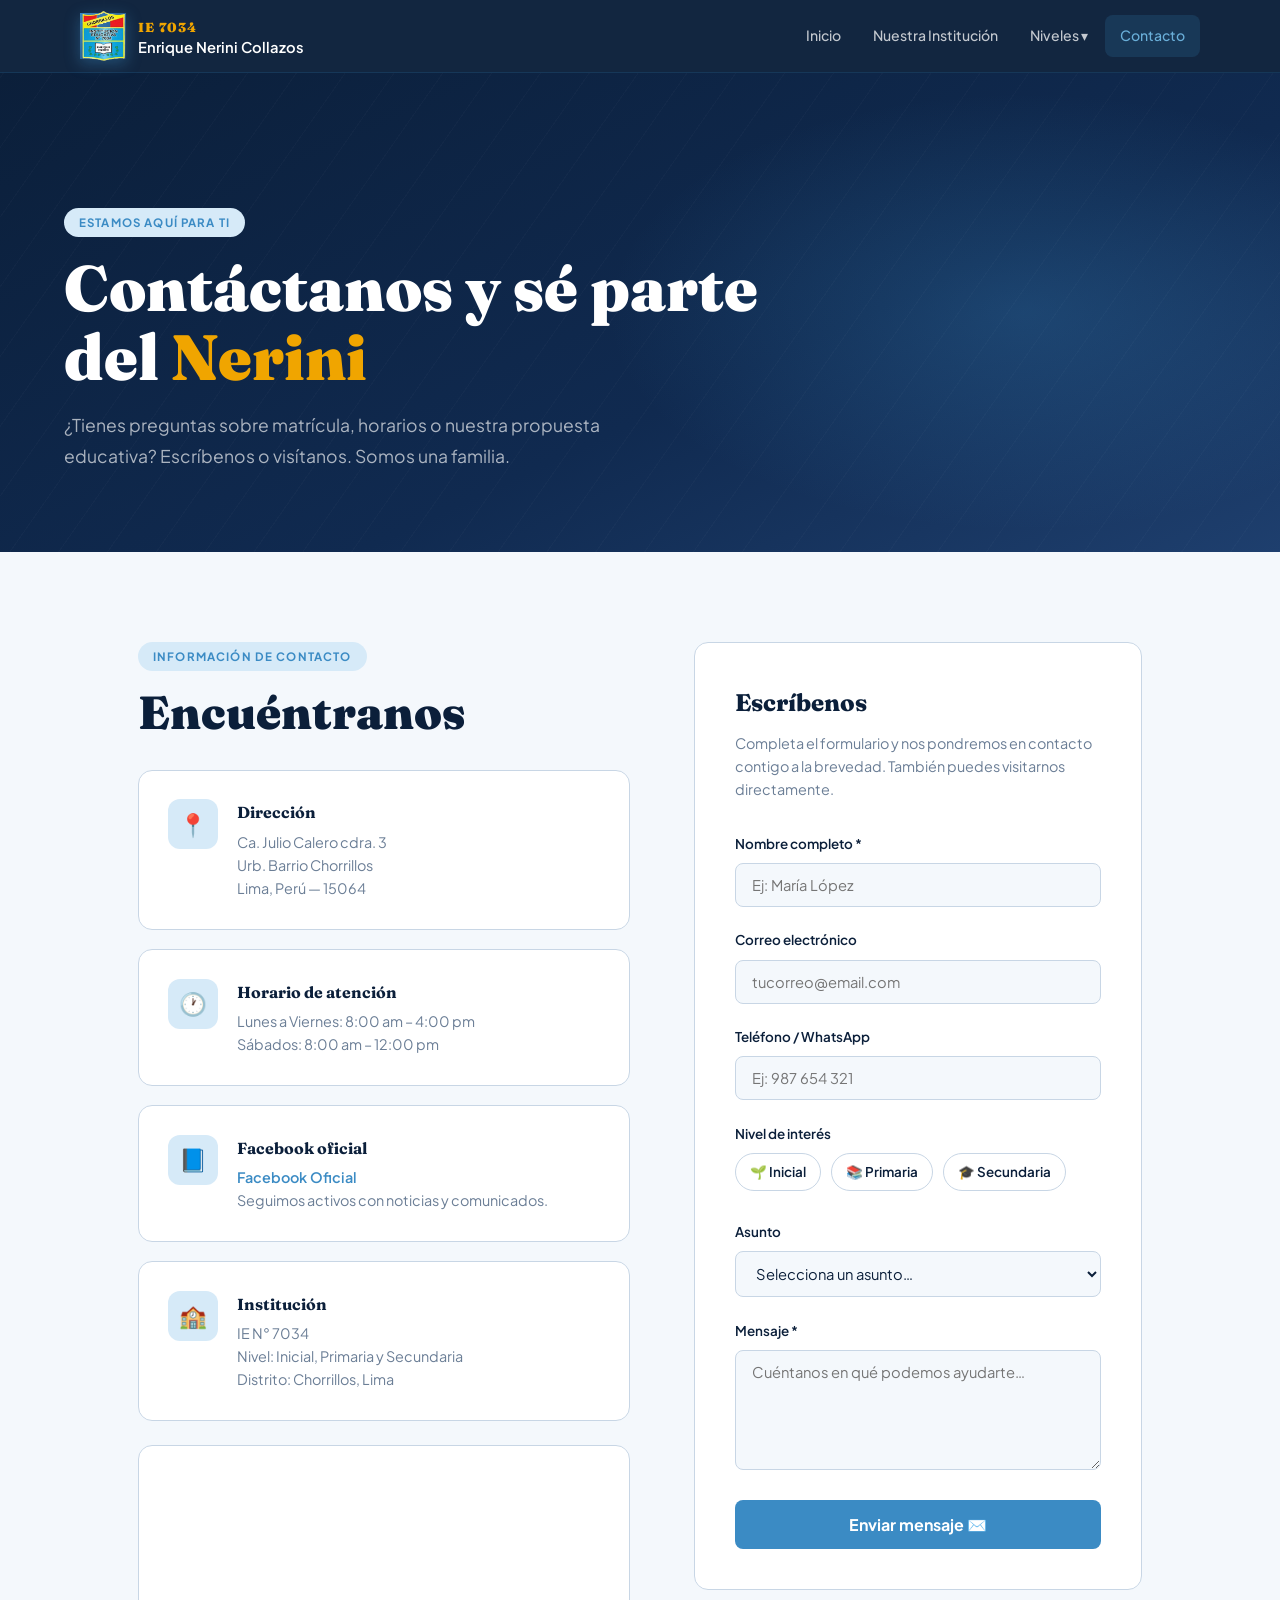
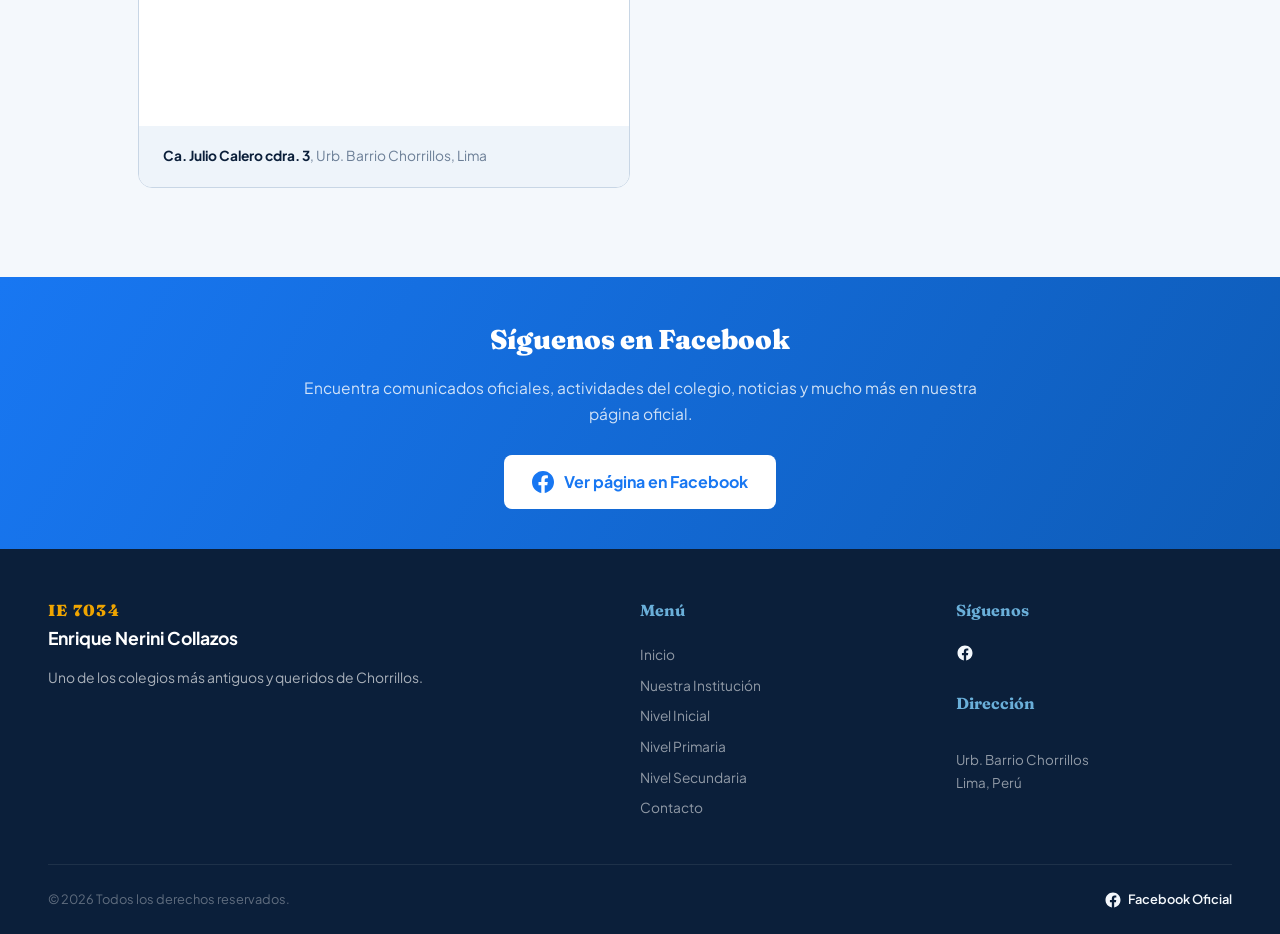
==== contacto.html @ 43109a2b "primer commit" ====
<!DOCTYPE html>
<html lang="es">
<head>
<meta charset="UTF-8"/>
<meta name="viewport" content="width=device-width,initial-scale=1.0"/>
<title>Contacto — IE 7034 Enrique Nerini Collazos</title>
<link rel="preconnect" href="https://fonts.googleapis.com">
<link href="https://fonts.googleapis.com/css2?family=Fraunces:ital,opsz,wght@0,9..144,400;0,9..144,700;0,9..144,900;1,9..144,400&family=Plus+Jakarta+Sans:wght@300;400;500;600;700&display=swap" rel="stylesheet">
<link rel="stylesheet" href="shared.css">
<style>
.page-hero{background:linear-gradient(155deg,var(--navy) 0%,#102a50 60%,var(--navy-light) 100%);padding:calc(var(--nav-h) + 4rem) clamp(1.5rem,6vw,4rem) 5rem;position:relative;overflow:hidden;}
.page-hero::before{content:'';position:absolute;inset:0;background:radial-gradient(ellipse 50% 70% at 80% 50%,rgba(59,139,196,.25) 0%,transparent 65%);pointer-events:none;}
.page-hero::after{content:'';position:absolute;inset:0;background-image:repeating-linear-gradient(-55deg,rgba(255,255,255,.02) 0px,rgba(255,255,255,.02) 1px,transparent 1px,transparent 40px);pointer-events:none;}
.page-hero-inner{position:relative;z-index:1;max-width:700px;}
.page-hero h1{font-family:var(--font-head);font-size:clamp(2.2rem,5vw,4rem);font-weight:900;color:var(--white);line-height:1.08;margin-bottom:1.2rem;}
.page-hero h1 span{color:var(--gold);}
.page-hero p{font-size:1.1rem;color:rgba(255,255,255,.65);max-width:560px;line-height:1.75;}

/* Contact layout */
.contact-section{padding:clamp(4rem,7vw,6rem) clamp(1.5rem,5vw,3rem);max-width:1100px;margin:0 auto;}
.contact-grid{display:grid;grid-template-columns:1.1fr 1fr;gap:4rem;align-items:start;}

/* Info cards */
.contact-info{display:flex;flex-direction:column;gap:1.2rem;}
.info-card{background:var(--white);border-radius:var(--radius);padding:1.8rem;border:1px solid var(--gray-light);display:flex;gap:1.2rem;align-items:flex-start;transition:box-shadow .22s;}
.info-card:hover{box-shadow:0 8px 28px rgba(11,31,58,.08);}
.ic-icon{width:50px;height:50px;border-radius:12px;background:var(--sky-pale);display:flex;align-items:center;justify-content:center;font-size:1.4rem;flex-shrink:0;}
.ic-content h4{font-family:var(--font-head);font-size:1rem;font-weight:700;color:var(--navy);margin-bottom:.3rem;}
.ic-content p{font-size:.9rem;color:var(--gray);line-height:1.6;}
.ic-content a{color:var(--sky);font-weight:600;}
.ic-content a:hover{color:var(--navy);}

/* Map embed */
.map-card{background:var(--white);border-radius:var(--radius);overflow:hidden;border:1px solid var(--gray-light);margin-top:1.2rem;}
.map-card iframe{width:100%;height:280px;border:none;display:block;}
.map-card-footer{padding:1.2rem 1.5rem;background:var(--paper);}
.map-card-footer p{font-size:.86rem;color:var(--gray);}
.map-card-footer strong{color:var(--navy);}

/* Form */
.contact-form-wrap{background:var(--white);border-radius:var(--radius);padding:2.5rem;border:1px solid var(--gray-light);}
.contact-form-wrap h3{font-family:var(--font-head);font-size:1.5rem;font-weight:800;color:var(--navy);margin-bottom:.6rem;}
.contact-form-wrap p.form-lead{font-size:.9rem;color:var(--gray);margin-bottom:2rem;line-height:1.6;}
.form-group{margin-bottom:1.4rem;}
.form-group label{display:block;font-size:.84rem;font-weight:600;color:var(--navy);margin-bottom:.5rem;}
.form-group input,
.form-group select,
.form-group textarea{
  width:100%; padding:12px 16px; border-radius:var(--radius-sm);
  border:1.5px solid var(--gray-light); background:var(--off-white);
  font-family:var(--font-body); font-size:.92rem; color:var(--ink);
  transition:border-color .2s, box-shadow .2s; outline:none;
}
.form-group input:focus,
.form-group select:focus,
.form-group textarea:focus{border-color:var(--sky);box-shadow:0 0 0 3px rgba(59,139,196,.12);}
.form-group textarea{resize:vertical;min-height:120px;}
.form-submit{width:100%;padding:14px;font-size:1rem;font-weight:700;border-radius:var(--radius-sm);background:var(--sky);color:var(--white);border:none;cursor:pointer;font-family:var(--font-body);transition:background .2s,transform .2s;}
.form-submit:hover{background:var(--navy);transform:translateY(-2px);}

/* Niveles de interés */
.nivel-checkboxes{display:flex;gap:10px;flex-wrap:wrap;margin-top:.4rem;}
.nivel-cb{display:flex;align-items:center;gap:6px;padding:7px 14px;border-radius:999px;border:1.5px solid var(--gray-light);cursor:pointer;font-size:.84rem;color:var(--gray);transition:all .18s;}
.nivel-cb input{display:none;}
.nivel-cb.selected,.nivel-cb:hover{border-color:var(--sky);background:var(--sky-pale);color:var(--navy);font-weight:600;}

/* FB band */
.fb-band{background:linear-gradient(120deg,#1877F2 0%,#0e5cb8 100%);padding:2.5rem clamp(1.5rem,5vw,3rem);text-align:center;}
.fb-band-inner{max-width:700px;margin:0 auto;}
.fb-band h3{font-family:var(--font-head);font-size:1.7rem;font-weight:900;color:var(--white);margin-bottom:.8rem;}
.fb-band p{color:rgba(255,255,255,.8);font-size:.97rem;margin-bottom:1.8rem;}
.btn-fb{display:inline-flex;align-items:center;gap:10px;padding:14px 28px;border-radius:var(--radius-sm);background:var(--white);color:#1877F2;font-weight:700;font-size:1rem;transition:transform .2s,box-shadow .2s;font-family:var(--font-body);}
.btn-fb:hover{transform:translateY(-2px);box-shadow:0 8px 24px rgba(0,0,0,.25);}

/* Success message */
.form-success{display:none;background:linear-gradient(135deg,var(--sky) 0%,var(--navy-light) 100%);border-radius:var(--radius);padding:2.5rem;text-align:center;color:var(--white);}
.form-success h4{font-family:var(--font-head);font-size:1.4rem;font-weight:800;margin-bottom:.6rem;}
.form-success p{font-size:.95rem;opacity:.85;}

@media(max-width:820px){.contact-grid{grid-template-columns:1fr;}}
</style>
</head>
<body>
<div class="page-wrap">
<nav id="navbar">
  <div class="nav-inner">
    <a class="brand" href="index.html">
      <div class="brand-icon">
        <img src="imagenes/logo.png" alt="Enrique Nerini">
      </div>      <div class="brand-text"><span class="brand-num">IE 7034</span><span class="brand-name">Enrique Nerini Collazos</span></div></a>
    <ul class="nav-links">
      <li><a href="index.html">Inicio</a></li><li><a href="institucion.html">Nuestra Institución</a></li>
      <li class="has-drop"><a href="#">Niveles ▾</a><ul class="dropdown"><li><a href="inicial.html">Nivel Inicial</a></li><li><a href="primaria.html">Nivel Primaria</a></li><li><a href="secundaria.html">Nivel Secundaria</a></li></ul></li>
      <li><a href="contacto.html" class="current">Contacto</a></li>
    </ul>
    <button class="hamburger" id="hamburger" aria-label="Menú"><span></span><span></span><span></span></button>
  </div>
  <div class="mobile-menu" id="mobileMenu"><a href="index.html">🏠 Inicio</a><a href="institucion.html">🏛️ Nuestra Institución</a><a href="inicial.html">🌱 Nivel Inicial</a><a href="primaria.html">📚 Nivel Primaria</a><a href="secundaria.html">🎓 Nivel Secundaria</a><a href="contacto.html">✉️ Contacto</a><a href="https://www.facebook.com/IE7034NERINI.OFICIAL/?locale=es_LA" target="_blank">📘 Facebook</a></div>
</nav>

<div class="page-hero">
  <div class="page-hero-inner fade-up">
    <span class="tag-label">Estamos aquí para ti</span>
    <h1>Contáctanos y sé parte del <span>Nerini</span></h1>
    <p>¿Tienes preguntas sobre matrícula, horarios o nuestra propuesta educativa? Escríbenos o visítanos. Somos una familia.</p>
  </div>
</div>

<div class="contact-section">
  <div class="contact-grid">
    <!-- LEFT: Info + Map -->
    <div class="fade-up">
      <span class="tag-label">Información de contacto</span>
      <h2 class="sec-title" style="margin-bottom:2rem;">Encuéntranos</h2>
      <div class="contact-info">
        <div class="info-card">
          <div class="ic-icon">📍</div>
          <div class="ic-content">
            <h4>Dirección</h4>
            <p>Ca. Julio Calero cdra. 3<br>Urb. Barrio Chorrillos<br>Lima, Perú — 15064</p>
          </div>
        </div>
        <div class="info-card">
          <div class="ic-icon">🕐</div>
          <div class="ic-content">
            <h4>Horario de atención</h4>
            <p>Lunes a Viernes: 8:00 am – 4:00 pm<br>Sábados: 8:00 am – 12:00 pm</p>
          </div>
        </div>
        <div class="info-card">
          <div class="ic-icon">📘</div>
          <div class="ic-content">
            <h4>Facebook oficial</h4>
            <p><a href="https://www.facebook.com/IE7034NERINI.OFICIAL/?locale=es_LA" target="_blank">Facebook Oficial</a><br>Seguimos activos con noticias y comunicados.</p>
          </div>
        </div>
        <div class="info-card">
          <div class="ic-icon">🏫</div>
          <div class="ic-content">
            <h4>Institución</h4>
            <p>IE N° 7034<br>Nivel: Inicial, Primaria y Secundaria<br>Distrito: Chorrillos, Lima</p>
          </div>
        </div>
      </div>
      <div class="map-card" style="margin-top:1.5rem;">
        <iframe
          src="https://www.google.com/maps/embed?pb=!1m18!1m12!1m3!1d390.5!2d-77.0253237!3d-12.1719074!2m3!1f0!2f0!3f0!3m2!1i1024!2i768!4f13.1!3m3!1m2!1s0x9105b79c52df52ad%3A0xff9b7b7ce3e9d8de!2sInstituci%C3%B3n%20Educativa%207034%20Enrique%20Nerini%20Collazos!5e0!3m2!1ses!2spe!4v1712400000000!5m2!1ses!2spe"
          allowfullscreen="" loading="lazy" title="Ubicación IE 7034">
        </iframe>
        <div class="map-card-footer">
          <p><strong>Ca. Julio Calero cdra. 3</strong>, Urb. Barrio Chorrillos, Lima</p>
        </div>
      </div>
    </div>

    <!-- RIGHT: Form -->
    <div class="fade-up-2">
      <div class="contact-form-wrap">
        <h3>Escríbenos</h3>
        <p class="form-lead">Completa el formulario y nos pondremos en contacto contigo a la brevedad. También puedes visitarnos directamente.</p>
        <div id="formContainer">
          <div class="form-group">
            <label for="nombre">Nombre completo *</label>
            <input type="text" id="nombre" placeholder="Ej: María López" required/>
          </div>
          <div class="form-group">
            <label for="email">Correo electrónico</label>
            <input type="email" id="email" placeholder="tucorreo@email.com"/>
          </div>
          <div class="form-group">
            <label for="telefono">Teléfono / WhatsApp</label>
            <input type="tel" id="telefono" placeholder="Ej: 987 654 321"/>
          </div>
          <div class="form-group">
            <label>Nivel de interés</label>
            <div class="nivel-checkboxes">
              <label class="nivel-cb" id="cb-inicial"><input type="checkbox"> 🌱 Inicial</label>
              <label class="nivel-cb" id="cb-primaria"><input type="checkbox"> 📚 Primaria</label>
              <label class="nivel-cb" id="cb-secundaria"><input type="checkbox"> 🎓 Secundaria</label>
            </div>
          </div>
          <div class="form-group">
            <label for="asunto">Asunto</label>
            <select id="asunto">
              <option value="">Selecciona un asunto…</option>
              <option>Información de matrícula</option>
              <option>Consulta sobre pensiones o pagos</option>
              <option>Información académica</option>
              <option>Traslado de matrícula</option>
              <option>Otro</option>
            </select>
          </div>
          <div class="form-group">
            <label for="mensaje">Mensaje *</label>
            <textarea id="mensaje" placeholder="Cuéntanos en qué podemos ayudarte…" required></textarea>
          </div>
          <button class="form-submit" onclick="submitForm()">Enviar mensaje ✉️</button>
        </div>
        <div class="form-success" id="formSuccess">
          <div style="font-size:3rem;margin-bottom:1rem;">✅</div>
          <h4>¡Mensaje recibido!</h4>
          <p>Gracias por escribirnos. Nos pondremos en contacto contigo muy pronto. También puedes seguirnos en Facebook para más novedades.</p>
          <a href="https://www.facebook.com/IE7034NERINI.OFICIAL/?locale=es_LA" target="_blank" class="btn btn-outline-white" style="margin-top:1.5rem;display:inline-flex;align-items:center;gap:8px;">📘 Ir a Facebook</a>
        </div>
      </div>
    </div>
  </div>
</div>

<!-- FB Band -->
<div class="fb-band">
  <div class="fb-band-inner">
    <h3>Síguenos en Facebook</h3>
    <p>Encuentra comunicados oficiales, actividades del colegio, noticias y mucho más en nuestra página oficial.</p>
    <a href="https://www.facebook.com/IE7034NERINI.OFICIAL/?locale=es_LA" target="_blank" class="btn-fb">
      <svg width="22" height="22" viewBox="0 0 24 24" fill="#1877F2"><path d="M24 12.073c0-6.627-5.373-12-12-12s-12 5.373-12 12c0 5.99 4.388 10.954 10.125 11.854v-8.385H7.078v-3.47h3.047V9.43c0-3.007 1.792-4.669 4.533-4.669 1.312 0 2.686.235 2.686.235v2.953H15.83c-1.491 0-1.956.925-1.956 1.874v2.25h3.328l-.532 3.47h-2.796v8.385C19.612 23.027 24 18.062 24 12.073z"/></svg>
      Ver página en Facebook
    </a>
  </div>
</div>

<footer>
  <div class="footer-inner">
    <div class="footer-brand">
      <div style="margin-bottom:.6rem;"><span style="font-family:var(--font-head);font-size:1rem;color:var(--gold);font-weight:900;letter-spacing:.08em;">IE 7034</span><br><span style="font-size:1.1rem;color:var(--white);font-weight:700;">Enrique Nerini Collazos</span></div>
      <p style="margin-top:.8rem;">Uno de los colegios más antiguos y queridos de Chorrillos.</p>
    </div>
    <div class="footer-col">
      <h4>Menú</h4>
      <a href="index.html">Inicio</a>
      <a href="institucion.html">Nuestra Institución</a>
      <a href="inicial.html">Nivel Inicial</a>
      <a href="primaria.html">Nivel Primaria</a>
      <a href="secundaria.html">Nivel Secundaria</a>
      <a href="contacto.html">Contacto</a>
    </div>
    <div class="footer-col">
      <h4>Síguenos</h4>
      <a href="https://www.facebook.com/IE7034NERINI.OFICIAL/?locale=es_LA" 
        target="_blank" 
        style="color:#F4F8FC; font-weight:600; display:flex; align-items:center; gap:6px; text-decoration:none;">

        <svg width="18" height="18" viewBox="0 0 24 24" fill="#F4F8FC" xmlns="http://www.w3.org/2000/svg">
          <path d="M22 12.07C22 6.48 17.52 2 11.93 2C6.48 2 2 6.48 2 12.07C2 17.06 5.66 21.18 10.44 22V14.89H7.9V12.07H10.44V9.93C10.44 7.41 11.93 6.03 14.22 6.03C15.3 6.03 16.44 6.21 16.44 6.21V8.7H15.19C13.96 8.7 13.56 9.47 13.56 10.26V12.07H16.33L15.89 14.89H13.56V22C18.34 21.18 22 17.06 22 12.07Z"/>
        </svg>
      </a>
    <div style="margin-top:1.5rem;"><h4 style="margin-bottom:.6rem;">Dirección</h4><p style="font-size:.84rem;line-height:1.7;color:rgba(255,255,255,.55);"><br>Urb. Barrio Chorrillos<br>Lima, Perú</p></div>
    </div>
  </div>
  <div class="footer-bottom">
    <span>© 2026 Todos los derechos reservados.</span>
    <a href="https://www.facebook.com/IE7034NERINI.OFICIAL/?locale=es_LA" 
      target="_blank" 
      style="color:#F4F8FC; font-weight:600; display:flex; align-items:center; gap:6px; text-decoration:none;">

      <svg width="18" height="18" viewBox="0 0 24 24" fill="#F4F8FC" xmlns="http://www.w3.org/2000/svg">
        <path d="M22 12.07C22 6.48 17.52 2 11.93 2C6.48 2 2 6.48 2 12.07C2 17.06 5.66 21.18 10.44 22V14.89H7.9V12.07H10.44V9.93C10.44 7.41 11.93 6.03 14.22 6.03C15.3 6.03 16.44 6.21 16.44 6.21V8.7H15.19C13.96 8.7 13.56 9.47 13.56 10.26V12.07H16.33L15.89 14.89H13.56V22C18.34 21.18 22 17.06 22 12.07Z"/>
      </svg>
      Facebook Oficial
    </a>  
</div>
</footer>

</div>
<script src="shared.js"></script>
<script>
// ── Checkbox visual toggle ──
document.querySelectorAll('.nivel-cb').forEach(cb=>{
  cb.addEventListener('click',()=>cb.classList.toggle('selected'));
});

// ── Formspree submit ──
// Reemplaza TU_FORM_ID con el ID que obtienes en https://formspree.io
const FORMSPREE_ID = 'mreojnne';

async function submitForm(e){
  e.preventDefault();

  const nombre  = document.getElementById('nombre').value.trim();
  const msg     = document.getElementById('mensaje').value.trim();
  const email   = document.getElementById('email').value.trim();
  const telefono= document.getElementById('telefono').value.trim();
  const asunto  = document.getElementById('asunto').value;

  // Niveles seleccionados
  const niveles = [...document.querySelectorAll('.nivel-cb input:checked')]
                    .map(cb => cb.value).join(', ') || 'No especificado';

  if(!nombre || !msg){
    alert('Por favor completa los campos obligatorios (nombre y mensaje).');
    return;
  }

  const btn = document.getElementById('btnEnviar');
  btn.textContent = 'Enviando…';
  btn.disabled = true;
  document.getElementById('formError').style.display = 'none';

  try {
    const res = await fetch(`https://formspree.io/f/${FORMSPREE_ID}`, {
      method: 'POST',
      headers: { 'Content-Type': 'application/json', 'Accept': 'application/json' },
      body: JSON.stringify({
        nombre, email, telefono,
        niveles, asunto,
        mensaje: msg,
        _subject: `Consulta IE 7034 — ${asunto || 'Contacto web'}`,
        _replyto: email
      })
    });

    if(res.ok){
      document.getElementById('formContainer').style.display = 'none';
      document.getElementById('formSuccess').style.display   = 'block';
    } else {
      throw new Error('Error del servidor');
    }
  } catch(err){
    document.getElementById('formError').style.display = 'block';
    btn.textContent = 'Enviar mensaje ✉️';
    btn.disabled = false;
  }
}
</script>
</body>
</html>
---- shared.css ----
/* ═══════════════════════════════════════════
   IE 7034 ENRIQUE NERINI COLLAZOS — SHARED CSS
   Paleta: marino + celeste + blanco + dorado
   ═══════════════════════════════════════════ */

/* Google Fonts */
@import url('https://fonts.googleapis.com/css2?family=Fraunces:wght@400;700;900&family=Plus+Jakarta+Sans:wght@300;400;500;600;700&display=swap');

:root {
  /* Core palette */
  --navy:       #0B1F3A;      /* azul marino profundo */
  --navy-mid:   #132d52;
  --navy-light: #1e3f6e;
  --sky:        #3B8BC4;      /* celeste */
  --sky-light:  #6aafd9;
  --sky-pale:   #d6eaf8;
  --gold:       #F0A500;      /* acento dorado */
  --gold-light: #ffd166;
  --white:      #ffffff;
  --off-white:  #F4F8FC;
  --paper:      #EEF4FA;
  --gray:       #6b7e96;
  --gray-light: #c8d6e5;
  --ink:        #0B1F3A;

  /* Typography */
  --font-head: 'Fraunces', Georgia, serif;
  --font-body: 'Plus Jakarta Sans', sans-serif;

  /* Sizes */
  --nav-h: 72px;
  --radius: 14px;
  --radius-sm: 8px;
  --ease: cubic-bezier(.4,0,.2,1);
}

/* ── RESET ── */
*, *::before, *::after { box-sizing: border-box; margin: 0; padding: 0; }
html { scroll-behavior: smooth; }
body {
  font-family: var(--font-body);
  background: var(--off-white);
  color: var(--ink);
  line-height: 1.65;
  overflow-x: hidden;
}
a { color: inherit; text-decoration: none; }
ul { list-style: none; }
img { max-width: 100%; display: block; }

/* ── NAVBAR ── */
#navbar {
  position: fixed; top: 0; left: 0; right: 0; z-index: 900;
  background: rgba(11,31,58,.97);
  backdrop-filter: blur(16px);
  border-bottom: 1px solid rgba(59,139,196,.2);
}
.nav-inner {
  max-width: 1200px; margin: 0 auto;
  height: var(--nav-h);
  display: flex; align-items: center; justify-content: space-between;
  padding: 0 clamp(1rem,4vw,2.5rem);
  position: relative; z-index: 2;
}

/* Brand */
.brand { display: flex; align-items: center; gap: 12px; }
.brand-icon {
  width: 46px; height: 46px;
  background: linear-gradient(135deg, var(--sky) 0%, var(--navy-light) 100%);
  border-radius: 0 px;
  display: flex; align-items: center; justify-content: center;
  flex-shrink: 0;
  box-shadow: 0 4px 14px rgba(59,139,196,.4);
}
.brand-icon svg { width: 32px; height: 32px; }
.brand-text { display: flex; flex-direction: column; gap: 1px; }
.brand-num {
  font-family: var(--font-head); font-weight: 900; font-size: .82rem;
  color: var(--gold); letter-spacing: .08em;
}
.brand-name {
  font-size: .92rem; font-weight: 600; color: var(--white); line-height: 1;
}

/* Desktop nav links */
.nav-links {
  display: flex; align-items: center; gap: 2px;
}
.nav-links > li { position: relative; }
.nav-links > li > a {
  display: flex; align-items: center; gap: 5px;
  padding: 9px 15px; border-radius: var(--radius-sm);
  font-size: .88rem; font-weight: 500; color: rgba(255,255,255,.75);
  transition: background .2s, color .2s;
}
.nav-links > li > a:hover,
.nav-links > li > a.current {
  background: rgba(59,139,196,.18); color: var(--white);
}
.nav-links > li > a.current { color: var(--sky-light); }

/* Dropdown */
.dropdown {
  display: none; position: absolute; top: calc(100% + 8px); left: 0;
  background: var(--navy-mid); border: 1px solid rgba(59,139,196,.2);
  border-radius: var(--radius-sm); min-width: 190px;
  box-shadow: 0 16px 40px rgba(0,0,0,.35);
  overflow: hidden;
}
.has-drop:hover .dropdown { display: block; animation: dropIn .5s var(--ease); }
@keyframes dropIn {
  from { opacity:0; transform:translateY(-6px); }
  to   { opacity:1; transform:translateY(0); }
}
.dropdown li a {
  display: block; padding: 11px 18px;
  font-size: .87rem; font-weight: 500; color: rgba(255,255,255,.78);
  transition: background .15s, color .15s;
}
.dropdown li a:hover { background: rgba(59,139,196,.25); color: var(--white); }

/* Hamburger */
.hamburger {
  display: none; flex-direction: column; gap: 5.5px;
  background: none; border: none; cursor: pointer; padding: 8px;
}
.hamburger span {
  display: block; width: 26px; height: 2.5px;
  background: var(--white); border-radius: 3px;
  transition: transform .3s var(--ease), opacity .25s;
}
.hamburger.open span:nth-child(1) { transform: translateY(8px) rotate(45deg); }
.hamburger.open span:nth-child(2) { opacity: 0; transform: scaleX(0); }
.hamburger.open span:nth-child(3) { transform: translateY(-8px) rotate(-45deg); }

/* Mobile menu */
.mobile-menu {
  display: none; flex-direction: column;
  padding: 1.5rem clamp(1rem,4vw,2.5rem) 2rem;
  border-top: 1px solid rgba(59,139,196,.15);
  gap: 4px;
}
.mobile-menu.open { display: flex; animation: slideDown .25s var(--ease); }
@keyframes slideDown {
  from { opacity:0; transform:translateY(-8px); }
  to   { opacity:1; transform:translateY(0); }
}
.mobile-menu a {
  padding: 13px 16px; border-radius: var(--radius-sm);
  font-size: .95rem; font-weight: 500; color: rgba(255,255,255,.82);
  transition: background .15s;
}
.mobile-menu a:hover { background: rgba(59,139,196,.2); color: var(--white); }

/* ── FOOTER ── */
footer {
  background: var(--navy);
  color: rgba(255,255,255,.65);
  padding: 3rem clamp(1.5rem,5vw,3rem) 1.5rem;
  margin-top: 0;
}
.footer-inner {
  max-width: 1200px; margin: 0 auto;
  display: grid; grid-template-columns: 2fr 1fr 1fr; gap: 2.5rem;
}
.footer-brand .brand-num { font-size: 1rem; }
.footer-brand .brand-name { font-size: 1.1rem; color: var(--white); font-weight: 700; }
.footer-brand p { margin-top: .8rem; font-size: .87rem; line-height: 1.7; }
.footer-col h4 {
  font-family: var(--font-head); font-size: 1rem;
  color: var(--sky-light); margin-bottom: 1rem;
}
.footer-col a {
  display: block; font-size: .86rem; color: rgba(255,255,255,.55);
  padding: 4px 0; transition: color .2s;
}
.footer-col a:hover { color: var(--white); }
.footer-bottom {
  max-width: 1200px; margin: 2.5rem auto 0;
  padding-top: 1.5rem; border-top: 1px solid rgba(255,255,255,.08);
  display: flex; justify-content: space-between; align-items: center; flex-wrap: wrap; gap: 1rem;
  font-size: .8rem; color: rgba(255,255,255,.35);
}
.footer-fb a {
  display: inline-flex; align-items: center; gap: 8px;
  color: var(--sky-light); font-weight: 600; font-size: .88rem;
}
.footer-fb a:hover { color: var(--white); }

/* ── SHARED PAGE WRAPPER ── */
.page-wrap { padding-top: var(--nav-h); }

/* ── COMMON SECTIONS ── */
.section {
  padding: clamp(3rem,6vw,5rem) clamp(1.5rem,5vw,3rem);
  max-width: 1200px; margin: 0 auto;
}
.tag-label {
  display: inline-block;
  padding: 5px 15px; border-radius: 999px;
  font-size: .72rem; font-weight: 700; letter-spacing: .1em; text-transform: uppercase;
  background: var(--sky-pale); color: var(--sky);
  margin-bottom: 1rem;
}
.tag-label.gold {
  background: #fff3d4; color: #b07800;
}
h2.sec-title {
  font-family: var(--font-head);
  font-size: clamp(1.8rem,4vw,2.9rem);
  font-weight: 900; line-height: 1.1;
  color: var(--navy); margin-bottom: 1rem;
}
h2.sec-title span { color: var(--sky); }
h2.sec-title em { color: var(--gold); font-style: normal; }
.sec-lead {
  font-size: 1.05rem; color: var(--gray);
  max-width: 600px; margin-bottom: 3rem;
}

/* Cards grid */
.cards-grid {
  display: grid; gap: 1.5rem;
  grid-template-columns: repeat(auto-fill, minmax(280px, 1fr));
}
.card {
  background: var(--white); border-radius: var(--radius);
  padding: 2rem; border: 1px solid var(--gray-light);
  transition: transform .25s var(--ease), box-shadow .25s;
}
.card:hover { transform: translateY(-4px); box-shadow: 0 12px 36px rgba(11,31,58,.1); }
.card-icon {
  width: 50px; height: 50px; border-radius: 12px;
  background: var(--sky-pale); display: flex; align-items: center; justify-content: center;
  font-size: 1.5rem; margin-bottom: 1.2rem;
}
.card h3 {
  font-family: var(--font-head); font-weight: 700; font-size: 1.15rem;
  color: var(--navy); margin-bottom: .6rem;
}
.card p { font-size: .92rem; color: var(--gray); line-height: 1.6; }

/* Divider wave */
.wave-div {
  width: 100%; overflow: hidden; line-height: 0;
  background: transparent;
}
.wave-div svg { display: block; width: 100%; }

/* Buttons */
.btn {
  display: inline-flex; align-items: center; gap: 8px;
  padding: 13px 26px; border-radius: var(--radius-sm);
  font-family: var(--font-body); font-size: .93rem; font-weight: 600;
  cursor: pointer; border: none; transition: all .22s var(--ease);
}
.btn-navy { background: var(--navy); color: var(--white); }
.btn-navy:hover { background: var(--navy-light); box-shadow: 0 6px 20px rgba(11,31,58,.3); transform: translateY(-2px); }
.btn-sky { background: var(--sky); color: var(--white); }
.btn-sky:hover { background: var(--sky-light); box-shadow: 0 6px 20px rgba(59,139,196,.4); transform: translateY(-2px); }
.btn-outline-white {
  background: transparent; color: var(--white);
  border: 2px solid rgba(255,255,255,.4);
}
.btn-outline-white:hover { background: rgba(255,255,255,.1); border-color: var(--white); }

/* ── RESPONSIVE ── */
@media (max-width: 820px) {
  .nav-links { display: none; }
  .hamburger { display: flex; }
  .footer-inner { grid-template-columns: 1fr 1fr; }
  .footer-inner > .footer-brand { grid-column: span 2; }
}
@media (max-width: 540px) {
  .footer-inner { grid-template-columns: 1fr; }
  .footer-inner > .footer-brand { grid-column: span 1; }
  .footer-bottom { flex-direction: column; text-align: center; }
}

/* Fade-in animation on load */
@keyframes fadeUp {
  from { opacity:0; transform:translateY(20px); }
  to   { opacity:1; transform:translateY(0); }
}
.fade-up { animation: fadeUp .6s var(--ease) both; }
.fade-up-2 { animation: fadeUp .6s .15s var(--ease) both; }
.fade-up-3 { animation: fadeUp .6s .3s var(--ease) both; }
.fade-up-4 { animation: fadeUp .6s .45s var(--ease) both; }

/* ── SHARED JS snippet ── */
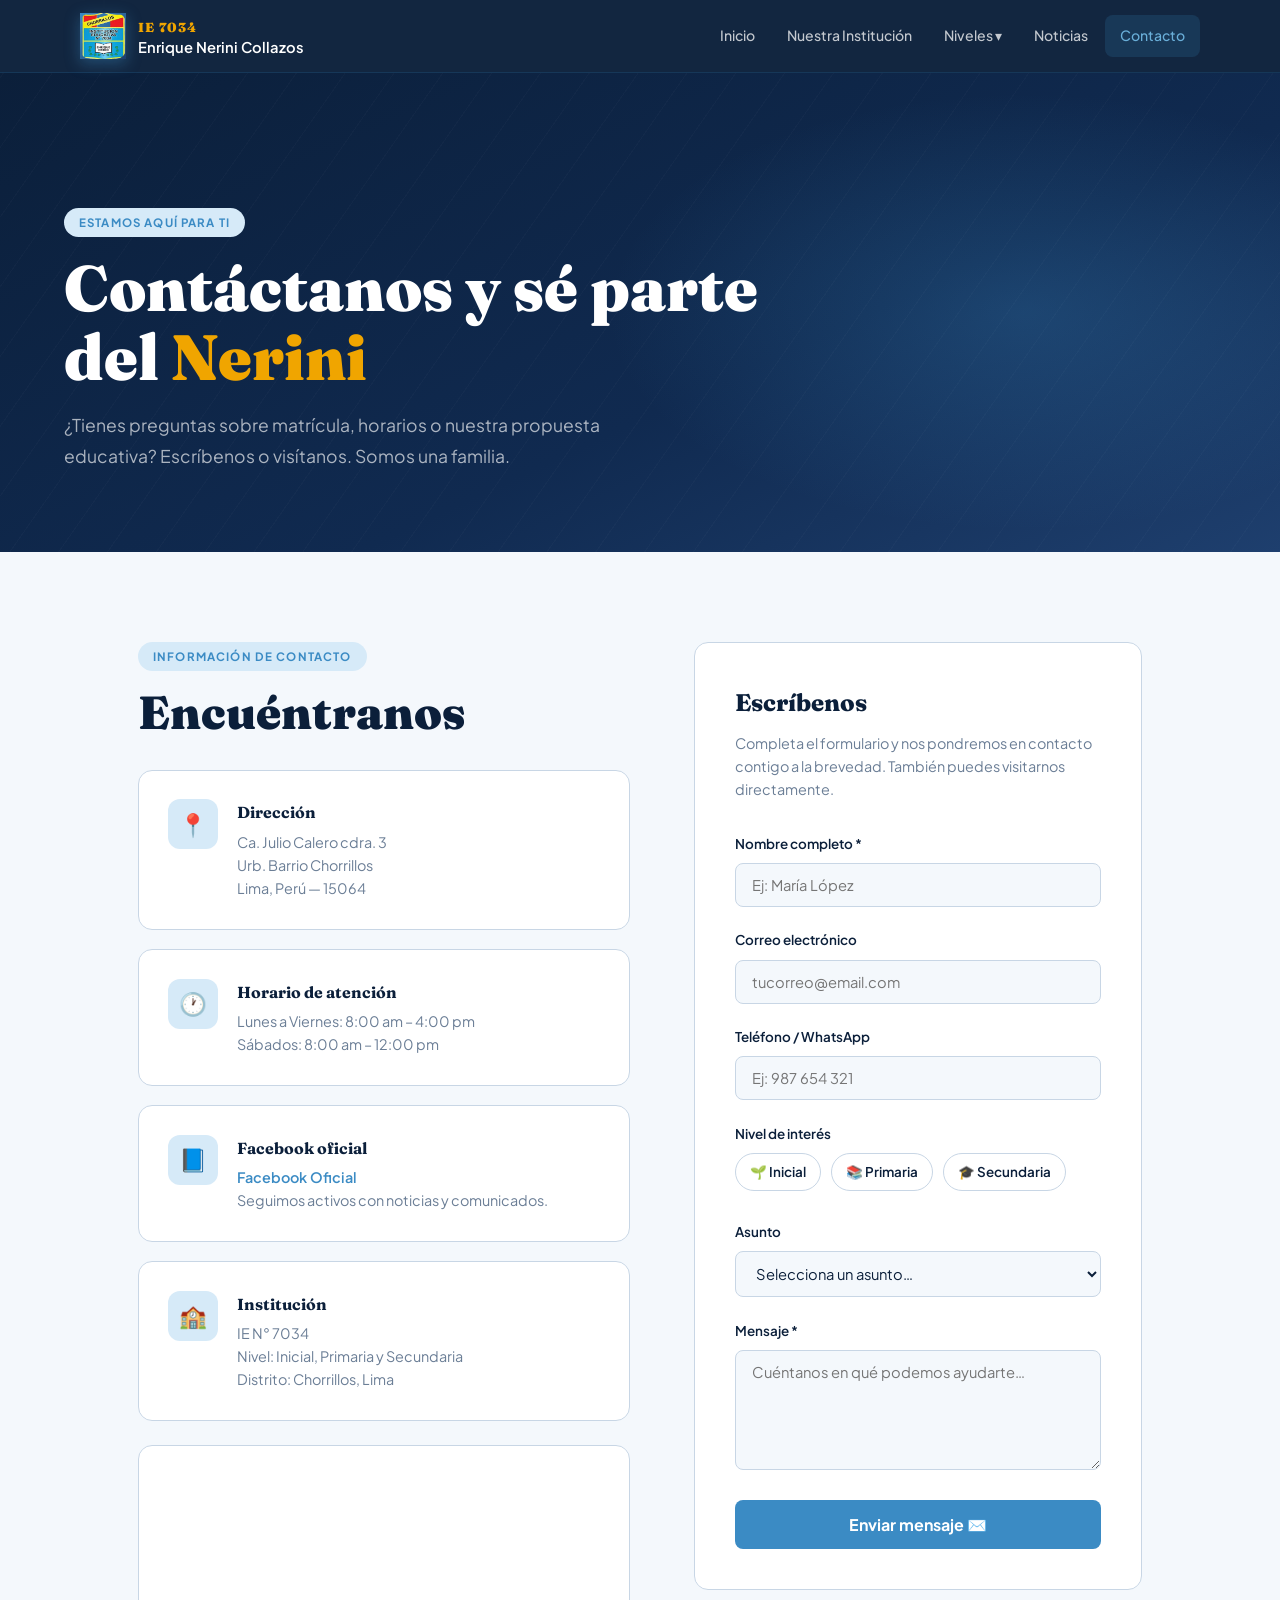
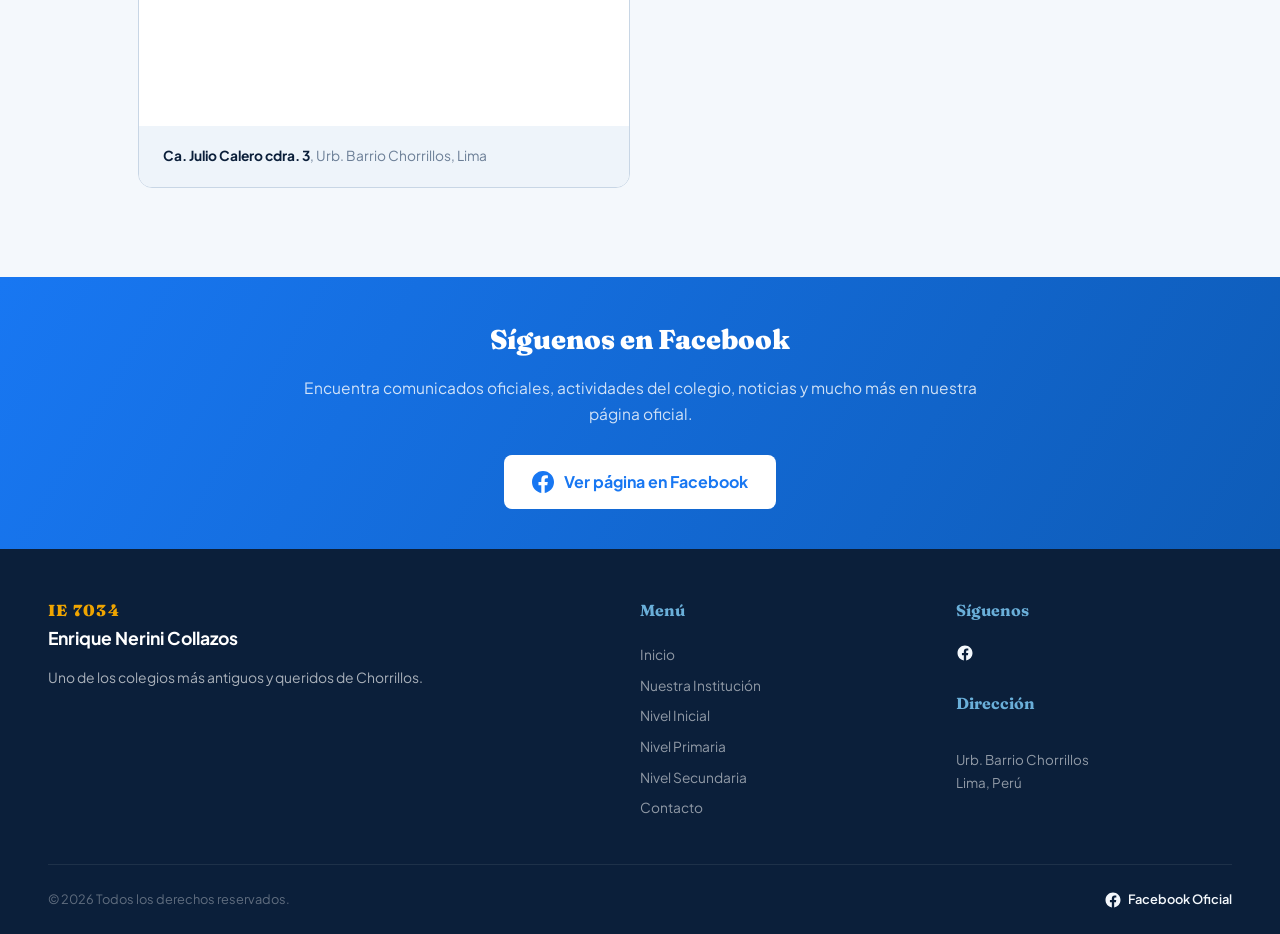
==== commit 5410c52b: "Actualizacion de imagenes, docentes y noticias" ====
--- a/contacto.html
+++ b/contacto.html
@@ -86,16 +86,22 @@
   <div class="nav-inner">
     <a class="brand" href="index.html">
       <div class="brand-icon">
-        <img src="imagenes/logo.png" alt="Enrique Nerini">
-      </div>      <div class="brand-text"><span class="brand-num">IE 7034</span><span class="brand-name">Enrique Nerini Collazos</span></div></a>
+        <img src="imagenes/logo.png" alt="IE 7034" style="width:100%;height:100%;object-fit:cover;border-radius:10px;" onerror="this.style.display='none';this.parentElement.innerHTML='<svg viewBox=\'0 0 40 40\' fill=\'none\'><path d=\'M20 5L5 13V27L20 35L35 27V13L20 5Z\' stroke=\'white\' stroke-width=\'1.8\' fill=\'rgba(255,255,255,0.1)\'/><text x=\'13.5\' y=\'25.5\' font-size=\'14\' font-weight=\'900\' fill=\'white\' font-family=\'Georgia,serif\'>N</text></svg>';">
+      </div>
+      <div class="brand-text"><span class="brand-num">IE 7034</span><span class="brand-name">Enrique Nerini Collazos</span></div>
+    </a>
     <ul class="nav-links">
-      <li><a href="index.html">Inicio</a></li><li><a href="institucion.html">Nuestra Institución</a></li>
+      <li><a href="index.html">Inicio</a></li>
+      <li><a href="institucion.html">Nuestra Institución</a></li>
       <li class="has-drop"><a href="#">Niveles ▾</a><ul class="dropdown"><li><a href="inicial.html">Nivel Inicial</a></li><li><a href="primaria.html">Nivel Primaria</a></li><li><a href="secundaria.html">Nivel Secundaria</a></li></ul></li>
-      <li><a href="contacto.html" class="current">Contacto</a></li>
+      <li><a href="noticias.html">Noticias</a></li>
+      <li><a href="contacto.html">Contacto</a></li>
     </ul>
     <button class="hamburger" id="hamburger" aria-label="Menú"><span></span><span></span><span></span></button>
   </div>
-  <div class="mobile-menu" id="mobileMenu"><a href="index.html">🏠 Inicio</a><a href="institucion.html">🏛️ Nuestra Institución</a><a href="inicial.html">🌱 Nivel Inicial</a><a href="primaria.html">📚 Nivel Primaria</a><a href="secundaria.html">🎓 Nivel Secundaria</a><a href="contacto.html">✉️ Contacto</a><a href="https://www.facebook.com/IE7034NERINI.OFICIAL/?locale=es_LA" target="_blank">📘 Facebook</a></div>
+  <div class="mobile-menu" id="mobileMenu">
+    <a href="index.html">🏠 Inicio</a><a href="institucion.html">🏛️ Nuestra Institución</a><a href="inicial.html">🌱 Nivel Inicial</a><a href="primaria.html">📚 Nivel Primaria</a><a href="secundaria.html">🎓 Nivel Secundaria</a><a href="noticias.html">📰 Noticias</a><a href="contacto.html">✉️ Contacto</a><a href="https://www.facebook.com/IE7034NERINI.OFICIAL/?locale=es_LA" target="_blank">📘 Facebook</a>
+  </div>
 </nav>
 
 <div class="page-hero">
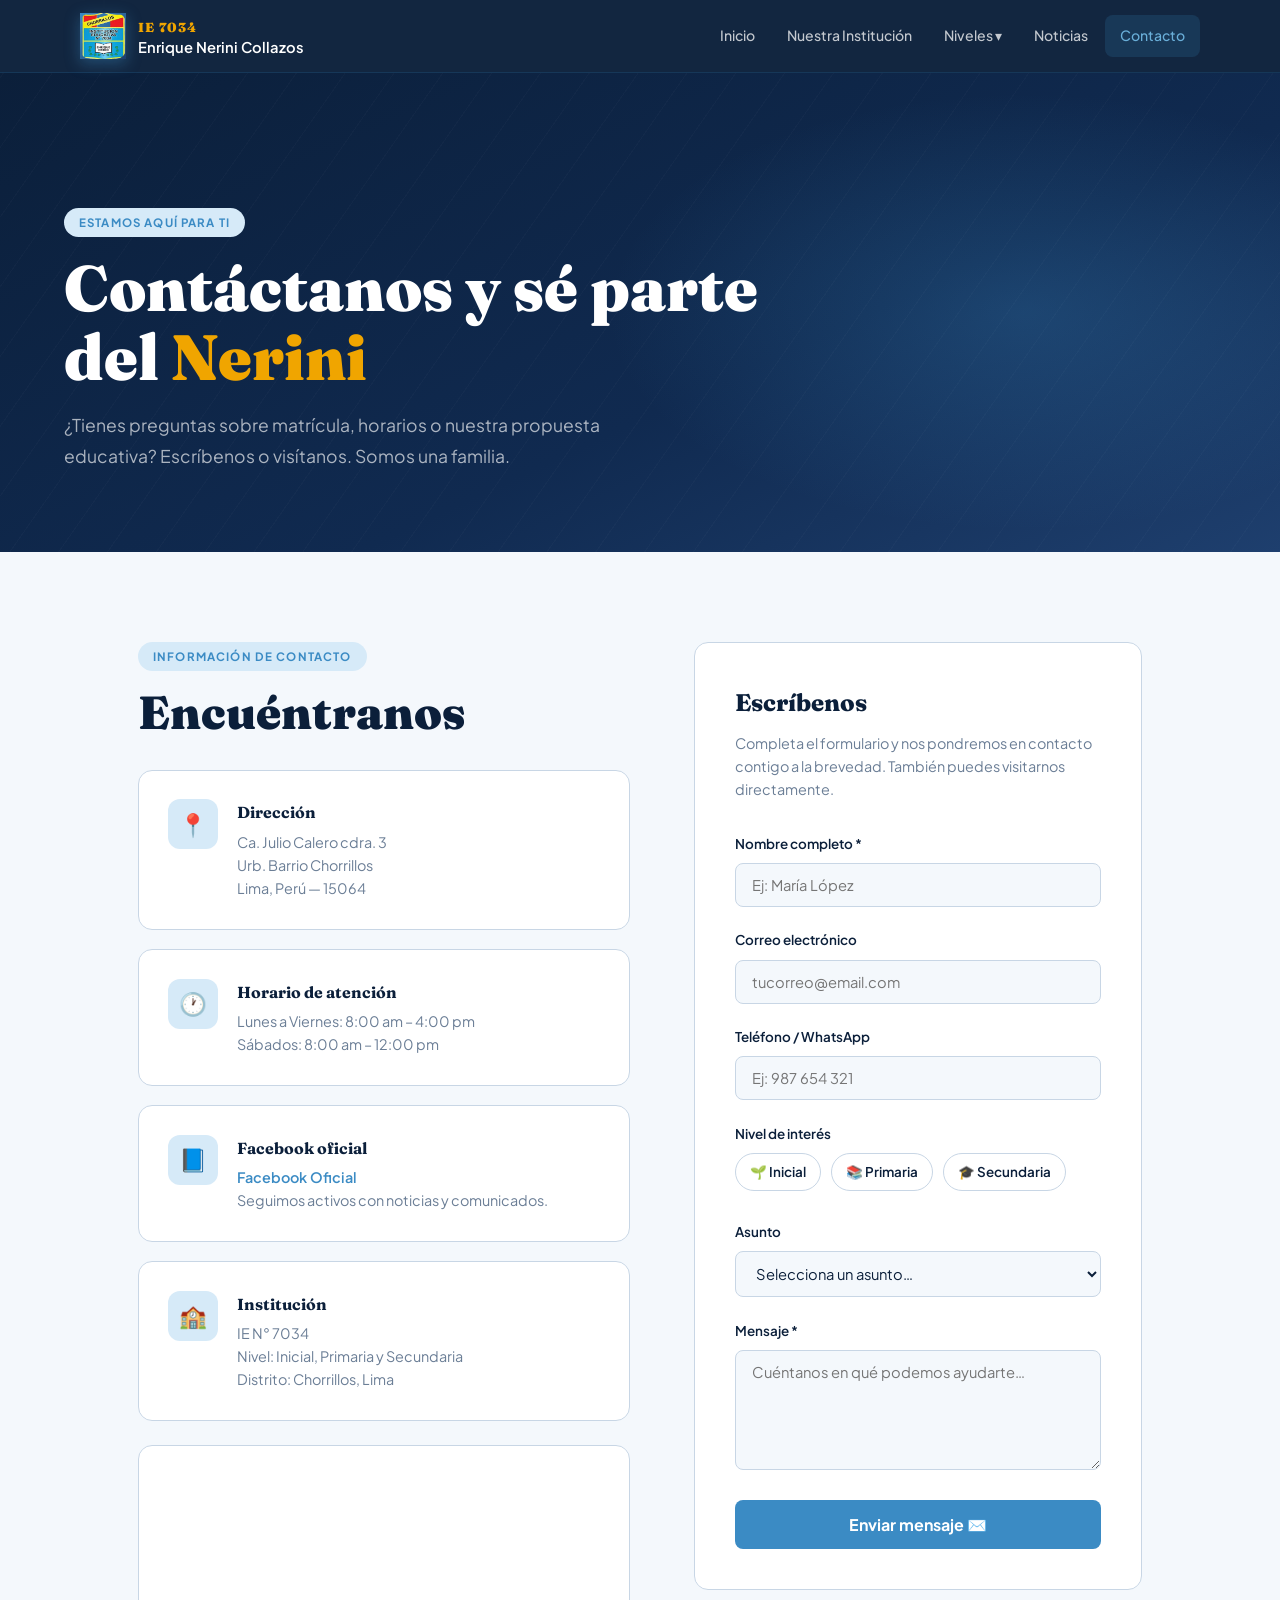
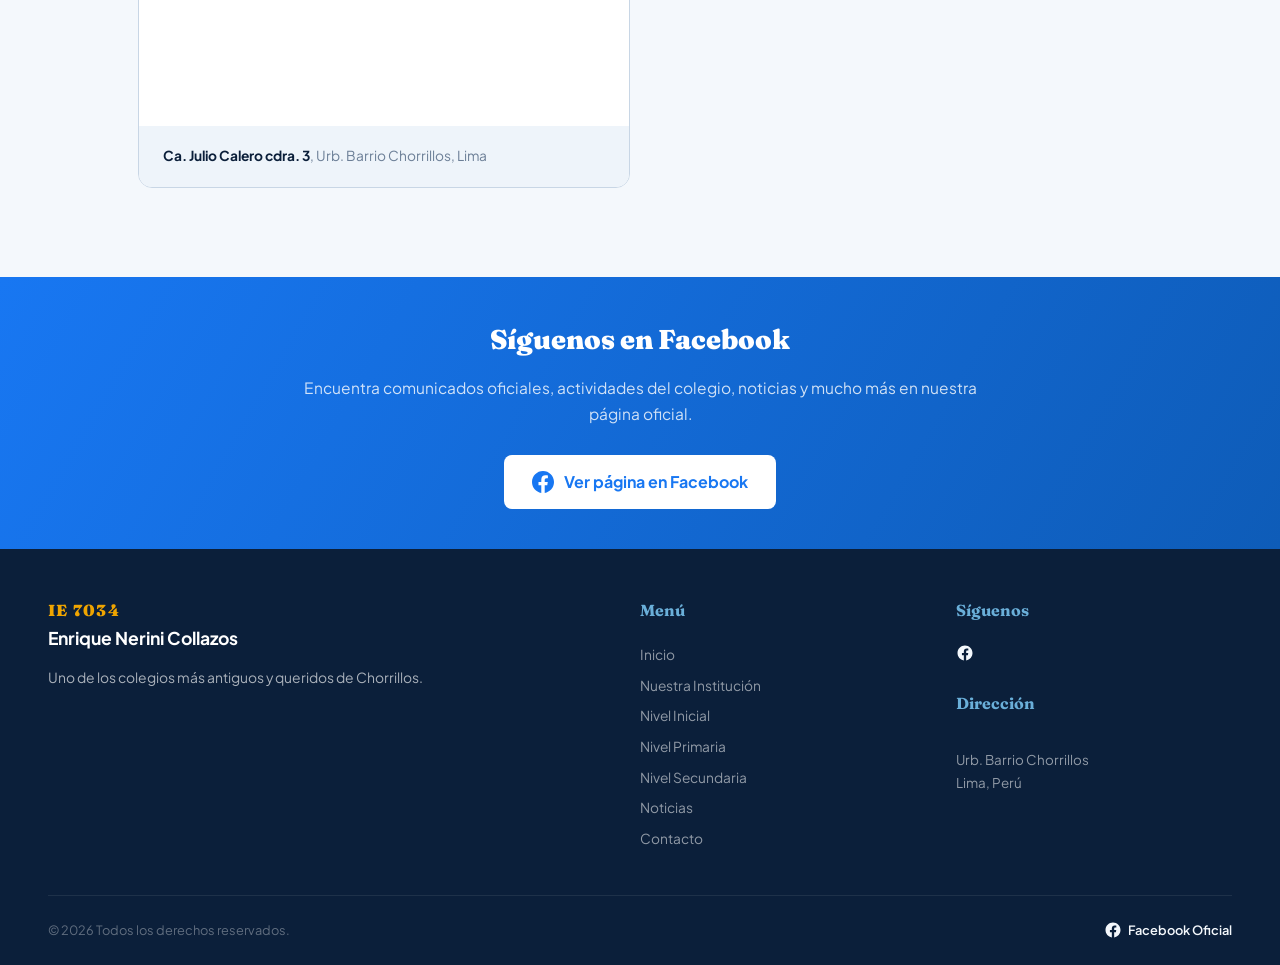
==== commit 251498a7: "Correccion de layout" ====
--- a/contacto.html
+++ b/contacto.html
@@ -238,6 +238,7 @@
       <a href="inicial.html">Nivel Inicial</a>
       <a href="primaria.html">Nivel Primaria</a>
       <a href="secundaria.html">Nivel Secundaria</a>
+      <a href="noticias.html">Noticias</a>
       <a href="contacto.html">Contacto</a>
     </div>
     <div class="footer-col">
